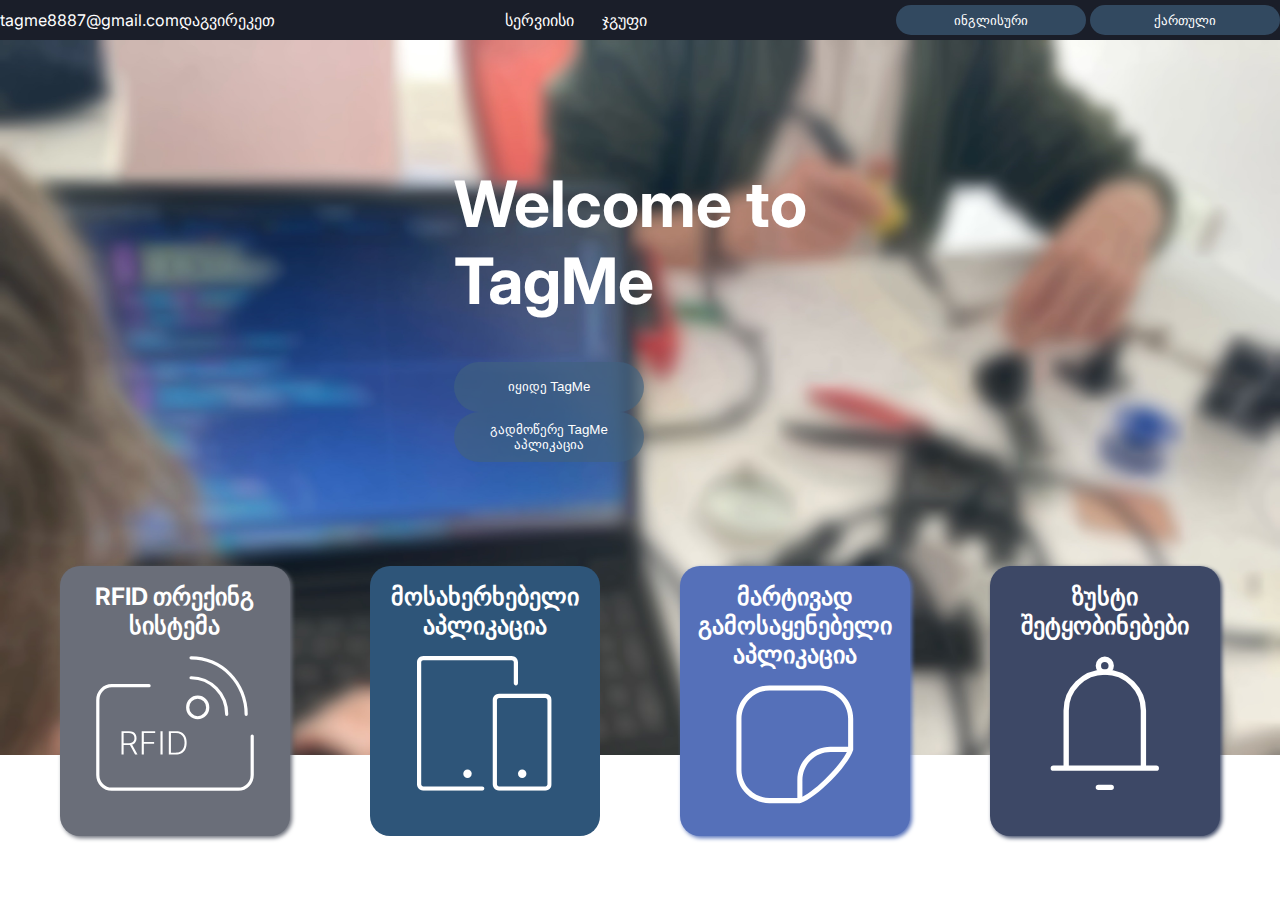
==== index-georgian.html @ 5923b246 "yvela page qartulad da ingliurad mogartvi mariam saxestan" ====
<!DOCTYPE html>
<html lang="en">
<head>
    <meta charset="UTF-8">
    <meta name="viewport" content="width=device-width, initial-scale=1.0">
    <title>Tagme</title>
    <link rel="shortcut icon" href="favicon.ico" type="image/x-icon">
    <link rel="stylesheet" href="style.css">
    <script>
        function changeLanguage(language) {
            if (language === 'georgian') {
                window.location.href = 'index-georgian.html';
            } else {
                window.location.href = 'index.html';
            }
        }
    </script>
</head>
<body>
    <header>
        <div id="headMenu">
            <div>
                <a href="mailto:tagme8887@gmail.com">tagme8887@gmail.com</a>
            </div>
            <div>
                <a href="tel:+995571205005">დაგვირეკეთ</a>
            </div>
        </div>
        <div id="navi">
            <a href="./pages/service/service.html">სერვიისი</a>
            <a href="./pages/team/teamq.html">ჯგუფი</a>
        </div>
        <div id="language-selector">
            <button onclick="changeLanguage('english')">ინგლისური</button>
            <button onclick="changeLanguage('georgian')">ქართული</button>
        </div>
    </header>
    <main>
        <div id="abUs"></div>
        <div id="halfMain">
            <div id="welcome">
                <h1>Welcome to TagMe</h1>
                <a href="./pages/buy/butTagMeq.html"><button>იყიდე TagMe</button></a>
                <button>გადმოწერე TagMe აპლიკაცია</button>
            </div>
        </div>
        <div id="boxes">
            <div class="box" onclick="expandBox(this, 'ჩვენი პროდუქტი შედგება რამდენიმე კომპონენტისგან, ერთ-ერთი მათგანია RFID წამკითხველი, რომელიც იჭერს რადიოსიგნალებს სტიკერებიდან და გადასცემს მათ აპლიკაციაში')">
                <h1>RFID თრექინგ სისტემა</h1>
                <img src="./assets/rfid.svg" alt="rfid icon">
                <p class="add"></p>
            </div>
            <div class="box" onclick="expandBox(this, 'TagMe კომპლექსის ყიდვისას მნიშვნელოვანია ჩამოტვირთოთ ჩვენი აპლიკაცია. ჩვენი მარტივი აპლიკაციით, თქვენ შეგიძლიათ შეუფერხებლად აკონტროლოთ სტიკერები და ნივთები(სტიკერით). შეადგინეთ თქვენი ყოველდღიური სია და გვერწმუნეთ, რომ არაფერი დაგავიწყდეთ!')">
                <h1>მოსახერხებელი აპლიკაცია</h1>
                <img src="./assets/Fapp.svg" alt="app icon">
                <p class="add"></p>
            </div>
            <div class="box" onclick="expandBox(this, 'ჩვენ ვაერთიანებთ RFID სტიკერებს ჩვენს მოწყობილობაში. სტიკერები შეიძლება ეწებებოდეს თითქმის ნებისმიერ ზედაპირს და რადიოსიგნალები გადაიცემა უპრობლემოდ, ასე რომ თავისუფლად დაარტყით ისინი თქვენთვის მნიშვნელოვან რამეზე.')">
                <h1>მარტივად გამოსაყენებელი აპლიკაცია</h1>
                <img src="./assets/notif.svg" alt="sticker icon">
                <p class="add"></p>
            </div>
            <div class="box" onclick="expandBox(this, 'შეტყობინებები დარწმუნდებიან, რომ სახლში არაფერი დაგავიწყდებათ, თუ დაგავიწყდებათ, მკითხველი გამოგიგზავნით სიგნალს ჩვენს აპლიკაციაში და შეგახსენებთ, რომ ხელახლა შეამოწმოთ თქვენი ჩანთა.')">
                <h1>ზუსტი შეტყობინებები</h1>
                <img src="./assets/ring.svg" alt="notification icon">
                <p class="add"></p>
            </div>
        </div>
    </main>
    
    <script src="./box.js"></script>
</body>
</html>
---- style.css ----
@import url('https://fonts.googleapis.com/css2?family=Inter:wght@400;700&display=swap');
:root{
    --darkBlue: #1A1E29;
    --blue: #132D46;
    --gray: #6A6E79;
    --white: #FFFFFF;
}
body{
    margin: 0;
    padding: 0;
    box-sizing: border-box;
    height: 100vh;
    font-family: 'Inter', sans-serif;

}
a{
    text-decoration: none;
}
header{
    width: 100%;
    height: 40px;
    background-color: var(--darkBlue);
    display: flex;
    align-items: center;
    justify-content: space-between;
}
#headMenu > div > img{
    height: 20px;
    margin-right: 5px;
}
#headMenu{
    display: flex;
    align-items: center;
    width: 20%;
    justify-content: space-evenly;
}
#headMenu > div > a{
    margin-bottom: 5px;
    color:white;
}
#headMenu > div > a {
    color: white;
    position: relative; 
}

#headMenu > div > a::after {
    content: "";
    position: absolute;
    left: 0;
    bottom: -3px; 
    width: 0;
    height: 2px; 
    background-color: var(--white);
    transition: width 0.3s ease; 
}

#headMenu > div > a:hover::after {
    width: 100%; 
    
}
#icons{
    margin-right: 20px;
}
#icons > a > img{
    height: 30px;
}
main{
    background-color: var(--blue);
    height: 75%;
    padding: 20px;
    background-image: url('./assets/vmushaobt\(ara\).jpg');
    background-size: cover;
    background-repeat: no-repeat; 
    backdrop-filter: blur(10px);
}
#abUs{
    width: 100%;
    display: flex;
    align-items: center;
    justify-content: space-around;
}
#abUs > h1{
    margin: 0;
    color: var(--white);
    display: inline;
}
/*#abUs > img{
    height: 500px;
}*/
#abUs > h1:nth-child(2){
    color: orange;
}
#navi > a{
    color: var(--white);
}
#navi{
    display: flex;
    width: 200px;
    justify-content: space-evenly;
}
#navi > a {
    color: var(--white);
    position: relative; 
}
#navi > a::after {
    content: "";
    position: absolute;
    left: 0;
    bottom: -3px; 
    width: 0;
    height: 2px; 
    background-color: var(--white);
    transition: width 0.3s ease; 
}

#navi > a:hover::after {
    width: 100%;
}

#welcome{
    width: 30%;
    margin-top: 5%;
    color: var(--white);
}
button{
    height: 50px;
    width: 190px;
    border-radius: 80px;
    background-color: #406180a2;
    color: var(--white);
    border: 0;
    transition: 0.3s;
}
button:active{
    scale: 0.95;
    border: 2px solid var(--gray);
    background-color: #406180;

}
#welcome > h1{
    font-size: 4rem;
}
main > div > img{
    height: 50%;
}
#pers{
    height: 90%;
    filter: opacity(0.9) blur(3px);
    padding-top: 0px;
}
#halfMain{
    width: 100%;
    height: inherit;
    display: flex;
    justify-content: space-around;
}
#boxes{
    z-index: 1;
    height: 40%;
    display: flex;
    justify-content: space-around;
}
.box{
    height: 100%;
    width: 17%;
   /* border-radius: 50%;*/
    border-radius: 20px;
    padding: 0 10px 0 10px;
    color: white;
    display: flex;
    flex-direction: column;
    align-items: center;
    cursor: default;
    transition: 0.4s;
}
.box:nth-child(1){
    background-color: var(--gray);
    box-shadow: 2px 2px 4px var(--gray);

}
.box:nth-child(2){
    background-color: #2e5579;
    box-shadow: 2px 2px 4px var(#2e5579);

}
.box:nth-child(4){
    background-color:#3d4866;
    box-shadow: 2px 2px 4px #3d4866;
}
.box:nth-child(3){
    background-color: #5570b9;
    box-shadow: 2px 2px 4px #5570b9;
}
.box > h1{
    text-align: center;
    color: white;
    font-size: 1.5rem;
}
.add {
    text-align: center;
}
.box > img {
    height: 50%;
}
.box:hover{
    scale: 1.1;
}
.expanded {
    position: fixed;
    top: 50%;
    left: 50%;
    transform: translate(-50%, -50%);
    z-index: 1000;
    background-color: white;
    width: 50%;
    height: 40%;
    max-width: 600px;
    max-height: 80%;
    border-radius: 20px;
    padding: 20px;
    overflow-y: auto;
    transition: 0.5s;
}

.expanded > h1 {
    color: black;
}

.expanded > p {
    color: black;
}

.expanded > img {
    height: 64px;
}

.expanded .close-btn {
    position: absolute;
    top: 10px;
    right: 10px;
    cursor: pointer;
}
#language-selector > button{
    height: 30px;
}
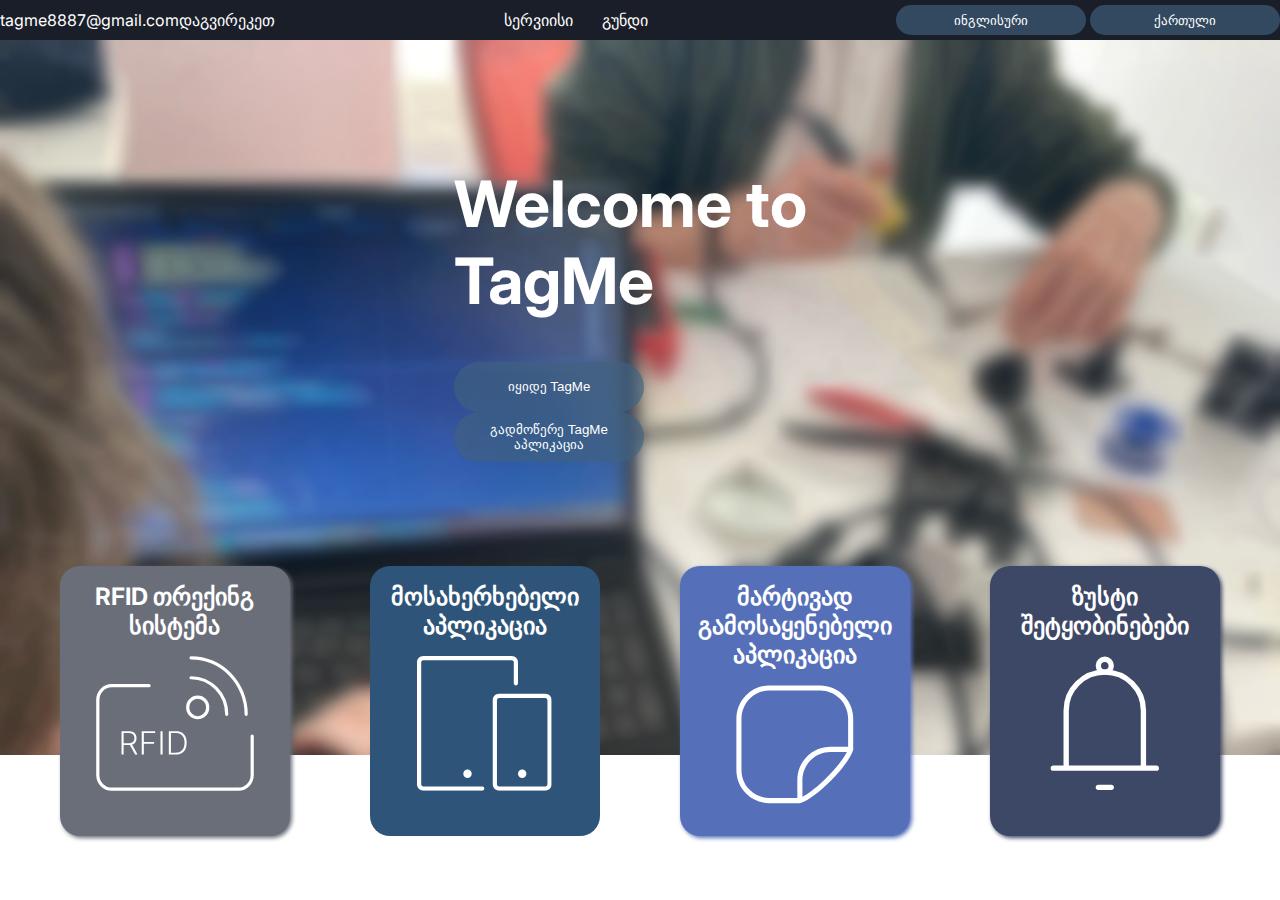
==== commit 130ae7a7: "yvela page qartulad da ingliurad mogartvi mariam saxestaაn" ====
--- a/index-georgian.html
+++ b/index-georgian.html
@@ -28,7 +28,7 @@
         </div>
         <div id="navi">
             <a href="./pages/service/service.html">სერვიისი</a>
-            <a href="./pages/team/teamq.html">ჯგუფი</a>
+            <a href="./pages/team/teamq.html">გუნდი</a>
         </div>
         <div id="language-selector">
             <button onclick="changeLanguage('english')">ინგლისური</button>
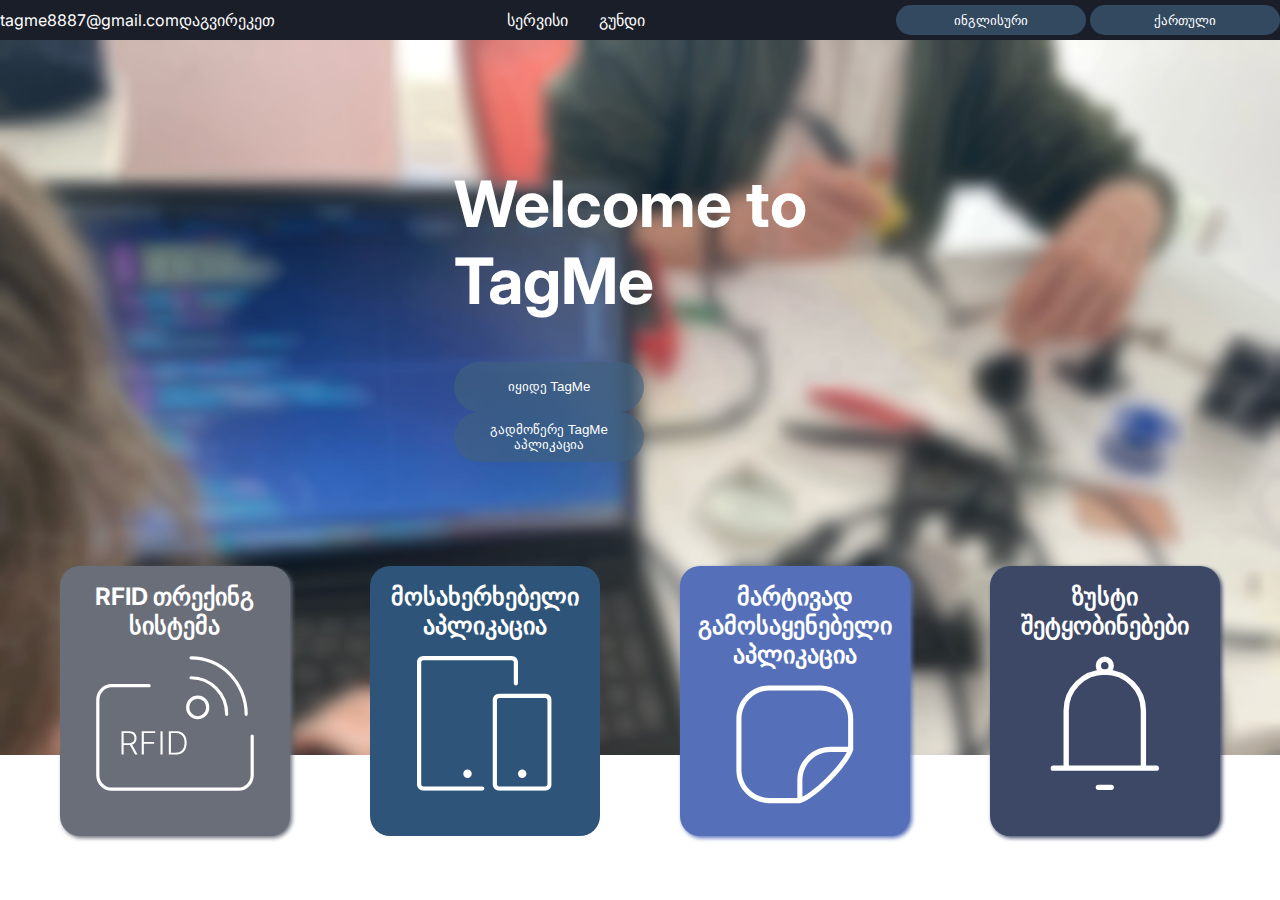
==== commit 8d9e86db: "no more serviiisi" ====
--- a/index-georgian.html
+++ b/index-georgian.html
@@ -27,7 +27,7 @@
             </div>
         </div>
         <div id="navi">
-            <a href="./pages/service/service.html">სერვიისი</a>
+            <a href="./pages/service/service.html">სერვისი</a>
             <a href="./pages/team/teamq.html">გუნდი</a>
         </div>
         <div id="language-selector">
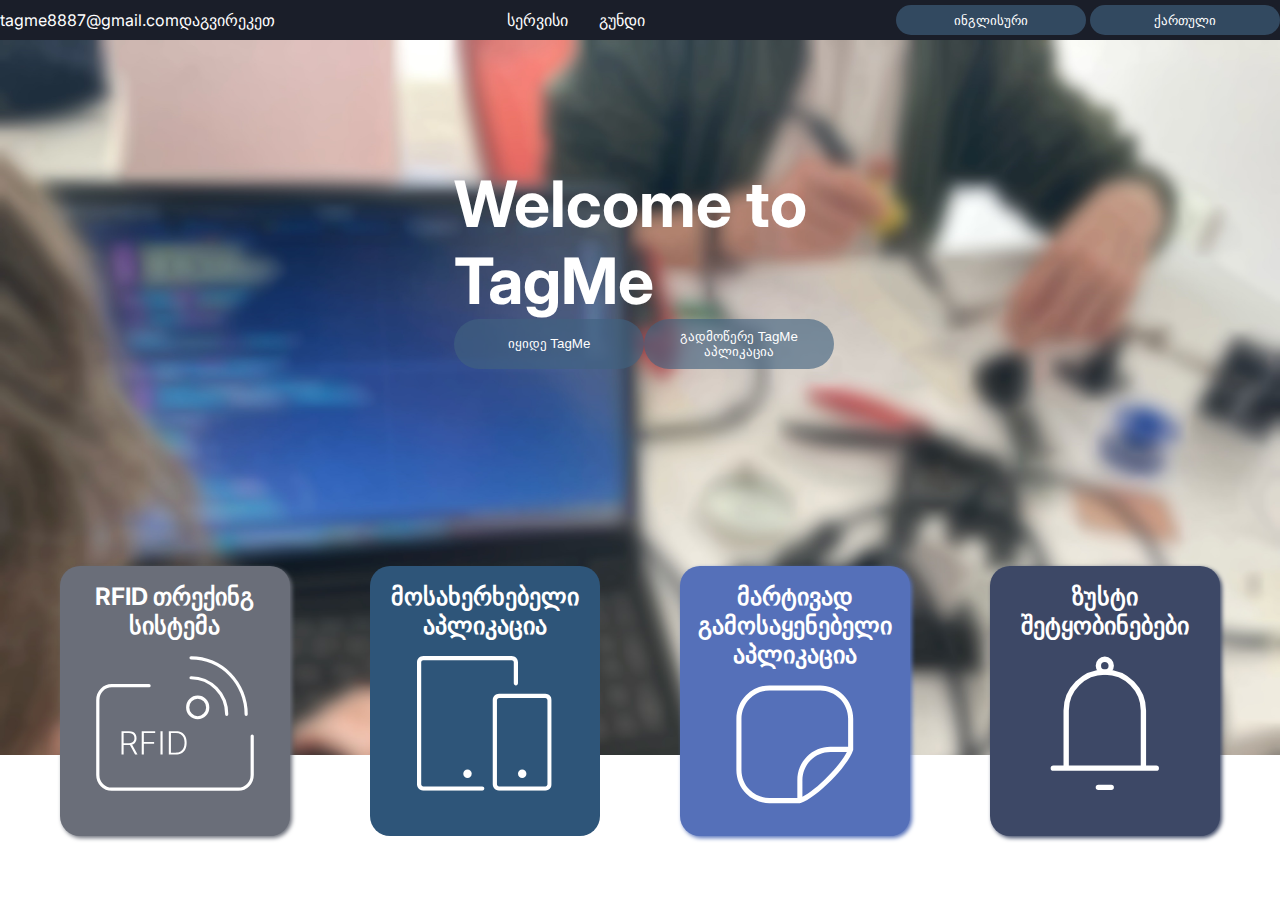
==== commit a8f31540: "egaa" ====
--- a/index-georgian.html
+++ b/index-georgian.html
@@ -27,7 +27,7 @@
             </div>
         </div>
         <div id="navi">
-            <a href="./pages/service/service.html">სერვისი</a>
+            <a href="./pages/service/serviceq.html">სერვისი</a>
             <a href="./pages/team/teamq.html">გუნდი</a>
         </div>
         <div id="language-selector">
@@ -40,8 +40,10 @@
         <div id="halfMain">
             <div id="welcome">
                 <h1>Welcome to TagMe</h1>
-                <a href="./pages/buy/butTagMeq.html"><button>იყიდე TagMe</button></a>
-                <button>გადმოწერე TagMe აპლიკაცია</button>
+                <div id="butts">
+                    <a href="./pages/buy/butTagMeq.html"><button>იყიდე TagMe</button></a>
+                    <a href=""><button>გადმოწერე TagMe აპლიკაცია</button></a>
+                </div>
             </div>
         </div>
         <div id="boxes">
@@ -67,7 +69,6 @@
             </div>
         </div>
     </main>
-    
     <script src="./box.js"></script>
 </body>
-</html>
+</html>--- a/style.css
+++ b/style.css
@@ -242,4 +242,16 @@
 }
 #language-selector > button{
     height: 30px;
-}+}
+@media screen and (max-width: 1330px) {
+    #butts {
+        display: flex;
+        width: 100%;
+    }
+    #welcome > h1 {
+        margin-bottom: 0px;
+    }
+    button{
+        width: 190px;
+    }
+}
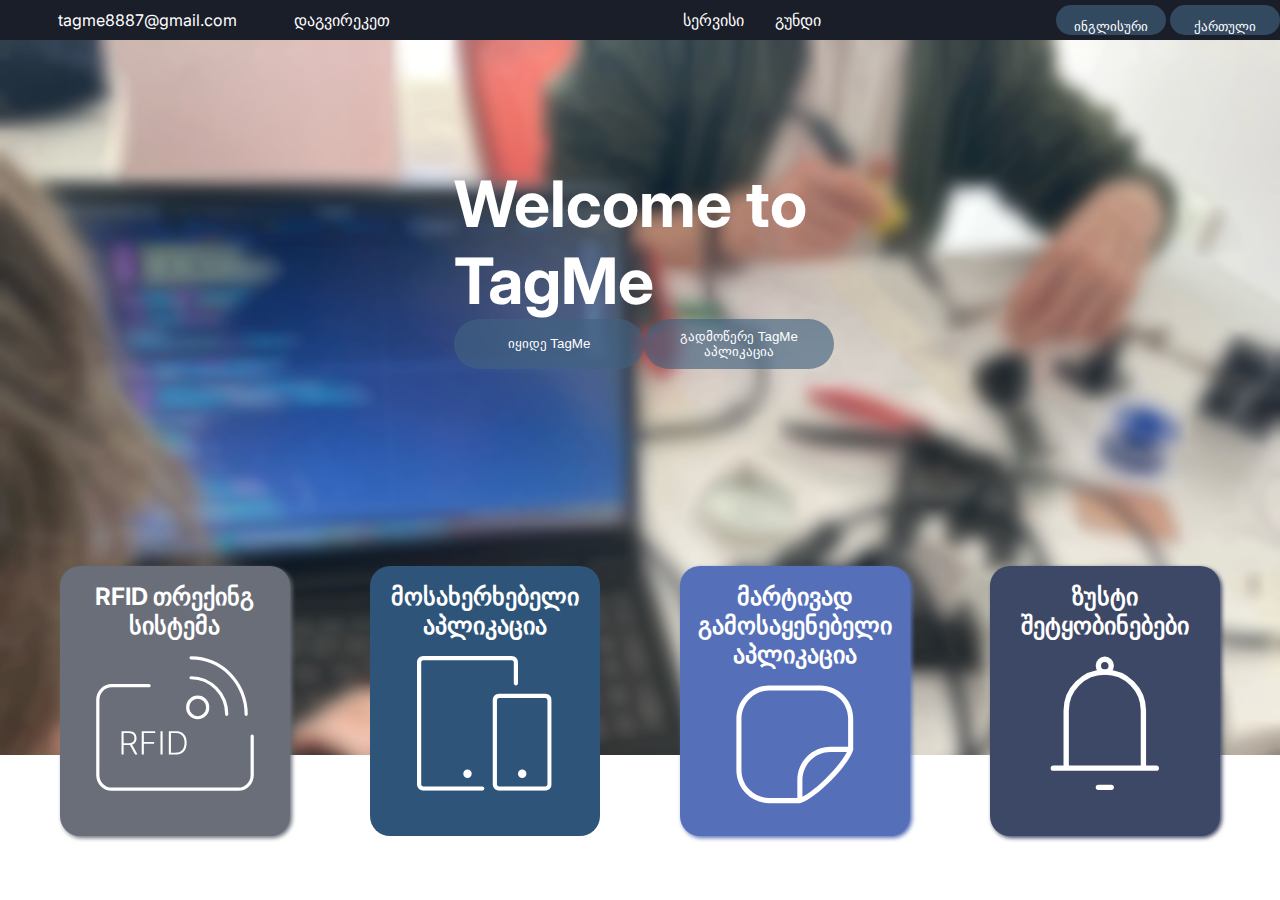
==== commit cf5246ea: "mgoni main page morcha da danarcheni vnaxot" ====
--- a/index-georgian.html
+++ b/index-georgian.html
@@ -6,6 +6,17 @@
     <title>Tagme</title>
     <link rel="shortcut icon" href="favicon.ico" type="image/x-icon">
     <link rel="stylesheet" href="style.css">
+    <style>
+        @media screen and (max-width: 450px){
+
+        .box > h1{
+            font-size: 0.7rem;
+        }
+        #headMenu > div > a{
+        font-size: 7px;
+        }
+        }
+    </style>
     <script>
         function changeLanguage(language) {
             if (language === 'georgian') {
@@ -31,8 +42,8 @@
             <a href="./pages/team/teamq.html">გუნდი</a>
         </div>
         <div id="language-selector">
-            <button onclick="changeLanguage('english')">ინგლისური</button>
-            <button onclick="changeLanguage('georgian')">ქართული</button>
+            <button onclick="changeLanguage('english')"><p>ინგლისური</p></button>
+            <button onclick="changeLanguage('georgian')"><p>ქართული</p></button>
         </div>
     </header>
     <main>
--- a/style.css
+++ b/style.css
@@ -11,7 +11,7 @@
     box-sizing: border-box;
     height: 100vh;
     font-family: 'Inter', sans-serif;
-
+    width: 100vw;
 }
 a{
     text-decoration: none;
@@ -202,7 +202,7 @@
 .box > img {
     height: 50%;
 }
-.box:hover{
+.box:not(.expanded):hover{
     scale: 1.1;
 }
 .expanded {
@@ -254,4 +254,87 @@
     button{
         width: 190px;
     }
-}
+    #headMenu{
+        width: 35%;
+    }
+    #language-selector > button {
+        width: 110px;
+    }
+}
+@media  screen and (max-height: 650px) {
+    body{
+        overflow-x: hidden;
+    }
+    #welcome > h1 {
+        margin-top: 0px;
+    }
+    main{
+        padding: 20px 0px;
+    }
+    .box > h1{
+        font-size: 1rem;
+    }
+    .box{
+        width: calc(50% - 20px); 
+        margin: 10px;
+    }
+    #halfmain{
+        flex-wrap: wrap;
+    }
+}
+@media screen and (max-width: 450px){
+    #butts{
+        justify-content: space-around;
+    }
+
+    #halfMain , #welcome{
+        width: 100%;
+        height: 30%;
+        display: block;
+    }
+    button{
+        width: 110px;
+    }
+    #welcome, #welcome > h1{
+        margin-top: 0px;
+    }
+    #welcome > h1{
+        font-size: 2rem;
+        text-align: center;
+    }
+    #boxes{
+        flex-wrap: wrap;
+    }
+    .box{
+        margin: 7px;
+        width: 25%;
+    }
+    .box > img {
+        width: 70%;
+    }
+    #headMenu > div > a{
+        font-size: 10px;
+    }
+    #headMenu{
+        width: 40%;
+    }
+    #navi{
+        width: 25%;
+    }
+    #navi > a {
+        font-size: 10px;
+    }
+    #language-selector{
+        width: 120px;
+        display: flex;
+        justify-content: center;
+    }
+    #language-selector > button {
+        width: 50px;
+        display: flex;
+        align-items: center;
+    }
+    #language-selector > button > p{
+        font-size: 10px;
+    }
+}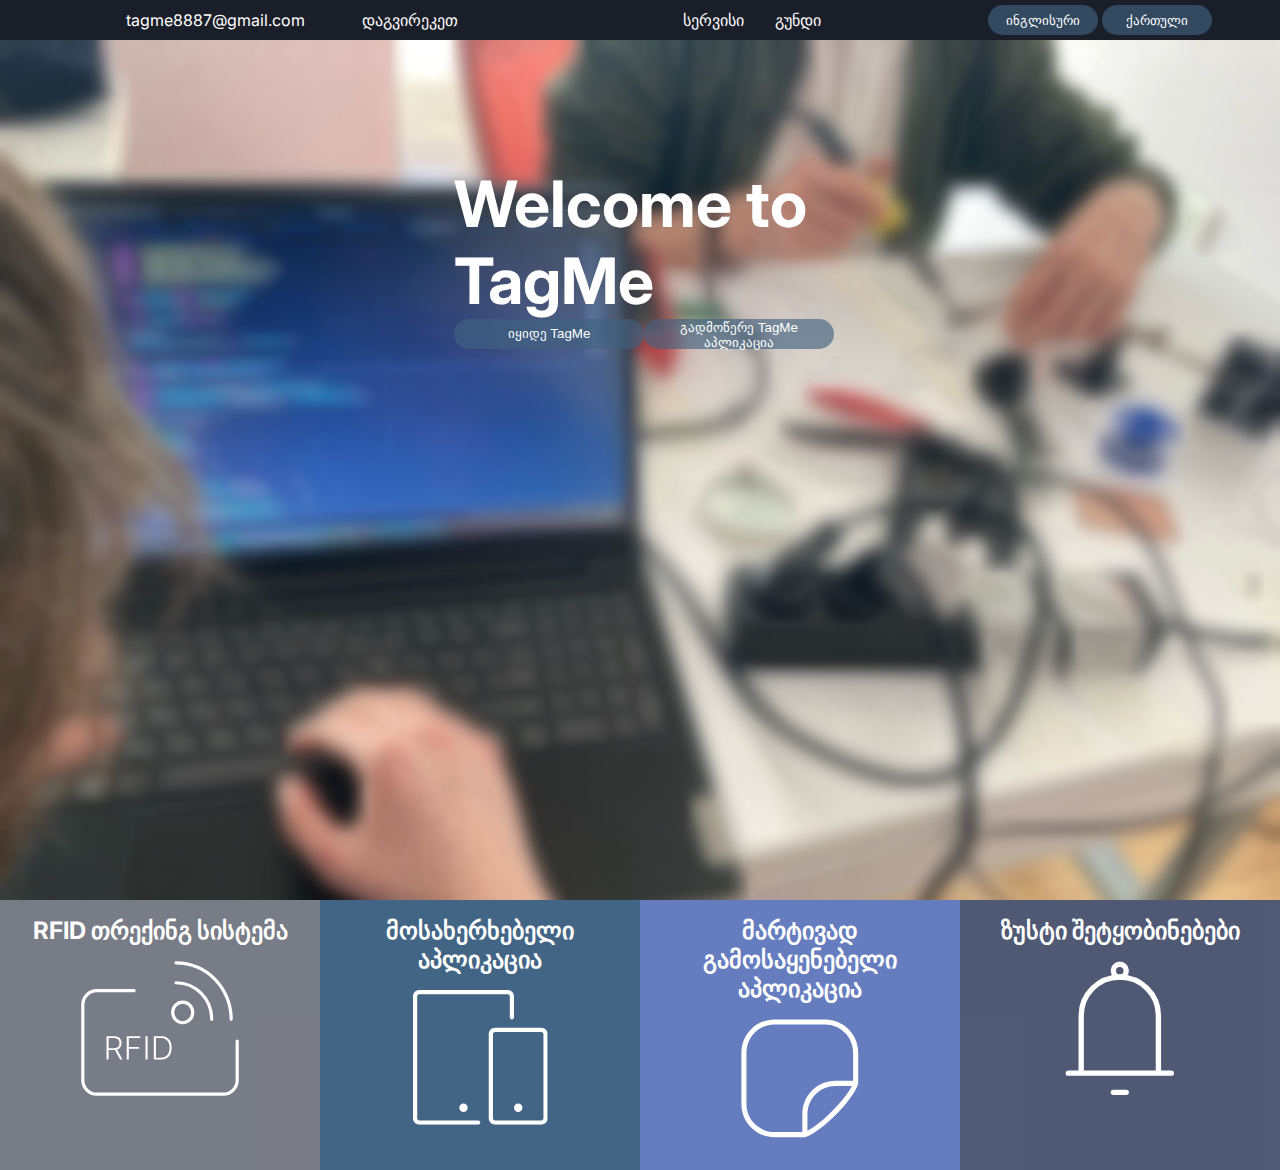
==== commit 7b37befe: "karoche raghac yleoba xval davxvewav" ====
--- a/index-georgian.html
+++ b/index-georgian.html
@@ -57,29 +57,28 @@
                 </div>
             </div>
         </div>
-        <div id="boxes">
-            <div class="box" onclick="expandBox(this, 'ჩვენი პროდუქტი შედგება რამდენიმე კომპონენტისგან, ერთ-ერთი მათგანია RFID წამკითხველი, რომელიც იჭერს რადიოსიგნალებს სტიკერებიდან და გადასცემს მათ აპლიკაციაში')">
-                <h1>RFID თრექინგ სისტემა</h1>
-                <img src="./assets/rfid.svg" alt="rfid icon">
-                <p class="add"></p>
-            </div>
-            <div class="box" onclick="expandBox(this, 'TagMe კომპლექსის ყიდვისას მნიშვნელოვანია ჩამოტვირთოთ ჩვენი აპლიკაცია. ჩვენი მარტივი აპლიკაციით, თქვენ შეგიძლიათ შეუფერხებლად აკონტროლოთ სტიკერები და ნივთები(სტიკერით). შეადგინეთ თქვენი ყოველდღიური სია და გვერწმუნეთ, რომ არაფერი დაგავიწყდეთ!')">
-                <h1>მოსახერხებელი აპლიკაცია</h1>
-                <img src="./assets/Fapp.svg" alt="app icon">
-                <p class="add"></p>
-            </div>
-            <div class="box" onclick="expandBox(this, 'ჩვენ ვაერთიანებთ RFID სტიკერებს ჩვენს მოწყობილობაში. სტიკერები შეიძლება ეწებებოდეს თითქმის ნებისმიერ ზედაპირს და რადიოსიგნალები გადაიცემა უპრობლემოდ, ასე რომ თავისუფლად დაარტყით ისინი თქვენთვის მნიშვნელოვან რამეზე.')">
-                <h1>მარტივად გამოსაყენებელი აპლიკაცია</h1>
-                <img src="./assets/notif.svg" alt="sticker icon">
-                <p class="add"></p>
-            </div>
-            <div class="box" onclick="expandBox(this, 'შეტყობინებები დარწმუნდებიან, რომ სახლში არაფერი დაგავიწყდებათ, თუ დაგავიწყდებათ, მკითხველი გამოგიგზავნით სიგნალს ჩვენს აპლიკაციაში და შეგახსენებთ, რომ ხელახლა შეამოწმოთ თქვენი ჩანთა.')">
-                <h1>ზუსტი შეტყობინებები</h1>
-                <img src="./assets/ring.svg" alt="notification icon">
-                <p class="add"></p>
-            </div>
+    </main>
+    <div id="boxes">
+        <div class="box" onclick="expandBox(this, 'ჩვენი პროდუქტი შედგება რამდენიმე კომპონენტისგან, ერთ-ერთი მათგანია RFID წამკითხველი, რომელიც იჭერს რადიოსიგნალებს სტიკერებიდან და გადასცემს მათ აპლიკაციაში')">
+            <h1>RFID თრექინგ სისტემა</h1>
+            <img src="./assets/rfid.svg" alt="rfid icon">
+            <p class="add"></p>
         </div>
-    </main>
-    <script src="./box.js"></script>
+        <div class="box" onclick="expandBox(this, 'TagMe კომპლექსის ყიდვისას მნიშვნელოვანია ჩამოტვირთოთ ჩვენი აპლიკაცია. ჩვენი მარტივი აპლიკაციით, თქვენ შეგიძლიათ შეუფერხებლად აკონტროლოთ სტიკერები და ნივთები(სტიკერით). შეადგინეთ თქვენი ყოველდღიური სია და გვერწმუნეთ, რომ არაფერი დაგავიწყდეთ!')">
+            <h1>მოსახერხებელი აპლიკაცია</h1>
+            <img src="./assets/Fapp.svg" alt="app icon">
+            <p class="add"></p>
+        </div>
+        <div class="box" onclick="expandBox(this, 'ჩვენ ვაერთიანებთ RFID სტიკერებს ჩვენს მოწყობილობაში. სტიკერები შეიძლება ეწებებოდეს თითქმის ნებისმიერ ზედაპირს და რადიოსიგნალები გადაიცემა უპრობლემოდ, ასე რომ თავისუფლად დაარტყით ისინი თქვენთვის მნიშვნელოვან რამეზე.')">
+            <h1>მარტივად გამოსაყენებელი აპლიკაცია</h1>
+            <img src="./assets/notif.svg" alt="sticker icon">
+            <p class="add"></p>
+        </div>
+        <div class="box" onclick="expandBox(this, 'შეტყობინებები დარწმუნდებიან, რომ სახლში არაფერი დაგავიწყდებათ, თუ დაგავიწყდებათ, მკითხველი გამოგიგზავნით სიგნალს ჩვენს აპლიკაციაში და შეგახსენებთ, რომ ხელახლა შეამოწმოთ თქვენი ჩანთა.')">
+            <h1>ზუსტი შეტყობინებები</h1>
+            <img src="./assets/ring.svg" alt="notification icon">
+            <p class="add"></p>
+        </div>
+    </div>
 </body>
 </html>--- a/style.css
+++ b/style.css
@@ -12,6 +12,7 @@
     height: 100vh;
     font-family: 'Inter', sans-serif;
     width: 100vw;
+    overflow-x: hidden;
 }
 a{
     text-decoration: none;
@@ -22,7 +23,7 @@
     background-color: var(--darkBlue);
     display: flex;
     align-items: center;
-    justify-content: space-between;
+    justify-content: space-around;
 }
 #headMenu > div > img{
     height: 20px;
@@ -66,13 +67,14 @@
 }
 main{
     background-color: var(--blue);
-    height: 75%;
+    height: calc(100% - 80px);
     padding: 20px;
     background-image: url('./assets/vmushaobt\(ara\).jpg');
     background-size: cover;
     background-repeat: no-repeat; 
     backdrop-filter: blur(10px);
 }
+
 #abUs{
     width: 100%;
     display: flex;
@@ -84,9 +86,9 @@
     color: var(--white);
     display: inline;
 }
-/*#abUs > img{
+#abUs > img{
     height: 500px;
-}*/
+}
 #abUs > h1:nth-child(2){
     color: orange;
 }
@@ -123,7 +125,7 @@
     color: var(--white);
 }
 button{
-    height: 50px;
+    height: 30px;
     width: 190px;
     border-radius: 80px;
     background-color: #406180a2;
@@ -131,17 +133,21 @@
     border: 0;
     transition: 0.3s;
 }
+button > p {
+    margin: 0;
+}
+button:hover{
+    border: 2px solid var(--gray);
+    background-color: #406180;
+}
 button:active{
     scale: 0.95;
-    border: 2px solid var(--gray);
-    background-color: #406180;
-
 }
 #welcome > h1{
     font-size: 4rem;
 }
 main > div > img{
-    height: 50%;
+    height: 30%;
 }
 #pers{
     height: 90%;
@@ -155,41 +161,33 @@
     justify-content: space-around;
 }
 #boxes{
-    z-index: 1;
-    height: 40%;
+    height: 30%;
     display: flex;
     justify-content: space-around;
 }
 .box{
     height: 100%;
-    width: 17%;
-   /* border-radius: 50%;*/
-    border-radius: 20px;
+    width: 25%;
     padding: 0 10px 0 10px;
     color: white;
+    opacity: 0.9;
     display: flex;
     flex-direction: column;
     align-items: center;
-    cursor: default;
+    cursor: pointer;
     transition: 0.4s;
 }
 .box:nth-child(1){
     background-color: var(--gray);
-    box-shadow: 2px 2px 4px var(--gray);
-
 }
 .box:nth-child(2){
     background-color: #2e5579;
-    box-shadow: 2px 2px 4px var(#2e5579);
-
 }
 .box:nth-child(4){
     background-color:#3d4866;
-    box-shadow: 2px 2px 4px #3d4866;
 }
 .box:nth-child(3){
     background-color: #5570b9;
-    box-shadow: 2px 2px 4px #5570b9;
 }
 .box > h1{
     text-align: center;
@@ -202,46 +200,96 @@
 .box > img {
     height: 50%;
 }
-.box:not(.expanded):hover{
-    scale: 1.1;
-}
 .expanded {
-    position: fixed;
-    top: 50%;
-    left: 50%;
-    transform: translate(-50%, -50%);
-    z-index: 1000;
-    background-color: white;
+    width: 100% !important;
+}
+
+.expanded .expanded-content {
+    display: block;
     width: 50%;
-    height: 40%;
-    max-width: 600px;
-    max-height: 80%;
-    border-radius: 20px;
     padding: 20px;
-    overflow-y: auto;
-    transition: 0.5s;
-}
-
-.expanded > h1 {
-    color: black;
-}
-
-.expanded > p {
-    color: black;
-}
-
-.expanded > img {
-    height: 64px;
+    background-color: #ffffff;
+    box-shadow: 0 0 10px rgba(0, 0, 0, 0.3);
+    border-radius: 5px;
+    overflow: hidden;
+}
+
+.expanded .expanded-content p {
+    margin: 0;
 }
 
 .expanded .close-btn {
-    position: absolute;
-    top: 10px;
-    right: 10px;
     cursor: pointer;
-}
-#language-selector > button{
-    height: 30px;
+    font-size: 20px;
+    color: red;
+}
+.expanded-header {
+    justify-content: flex-start;
+}
+
+.expanded-header #headMenu {
+    margin-left: 20px; 
+}
+
+.expanded-header #navi {
+    margin-right: auto; 
+}
+.box > div {
+    height: 100%;
+    width: 100%;
+    display: flex;
+    flex-direction: column;
+}
+.box > div > img {
+    height: 50%;
+}
+.box > div > h1 {
+    text-align: center;
+}
+::-webkit-scrollbar {
+    width: 8px;
+    transition: 0.4s;
+}
+
+::-webkit-scrollbar-track {
+    background-color: #f1f1f1;
+    transition: 0.4s;
+
+}
+
+::-webkit-scrollbar-thumb {
+    background-color: var(--blue);
+    
+}
+
+::-webkit-scrollbar-thumb:hover {
+    background-color: #555;
+}
+
+.scrollbar {
+    scrollbar-width: thin;
+    scrollbar-color: var(--gray);
+}
+
+.scrollbar::-webkit-scrollbar-track {
+    background: var(--gray);
+}
+
+.scrollbar::-webkit-scrollbar-thumb {
+    background-color: #888;
+}
+
+.scrollbar::-webkit-scrollbar-thumb:hover {
+    background-color: #555;
+}
+#mo{
+    width: 100%;
+    display: flex;
+    align-items: center;
+    justify-content: center;
+}
+#show{
+    height: 40px;
 }
 @media screen and (max-width: 1330px) {
     #butts {
@@ -286,7 +334,6 @@
     #butts{
         justify-content: space-around;
     }
-
     #halfMain , #welcome{
         width: 100%;
         height: 30%;
@@ -337,4 +384,4 @@
     #language-selector > button > p{
         font-size: 10px;
     }
-}+}
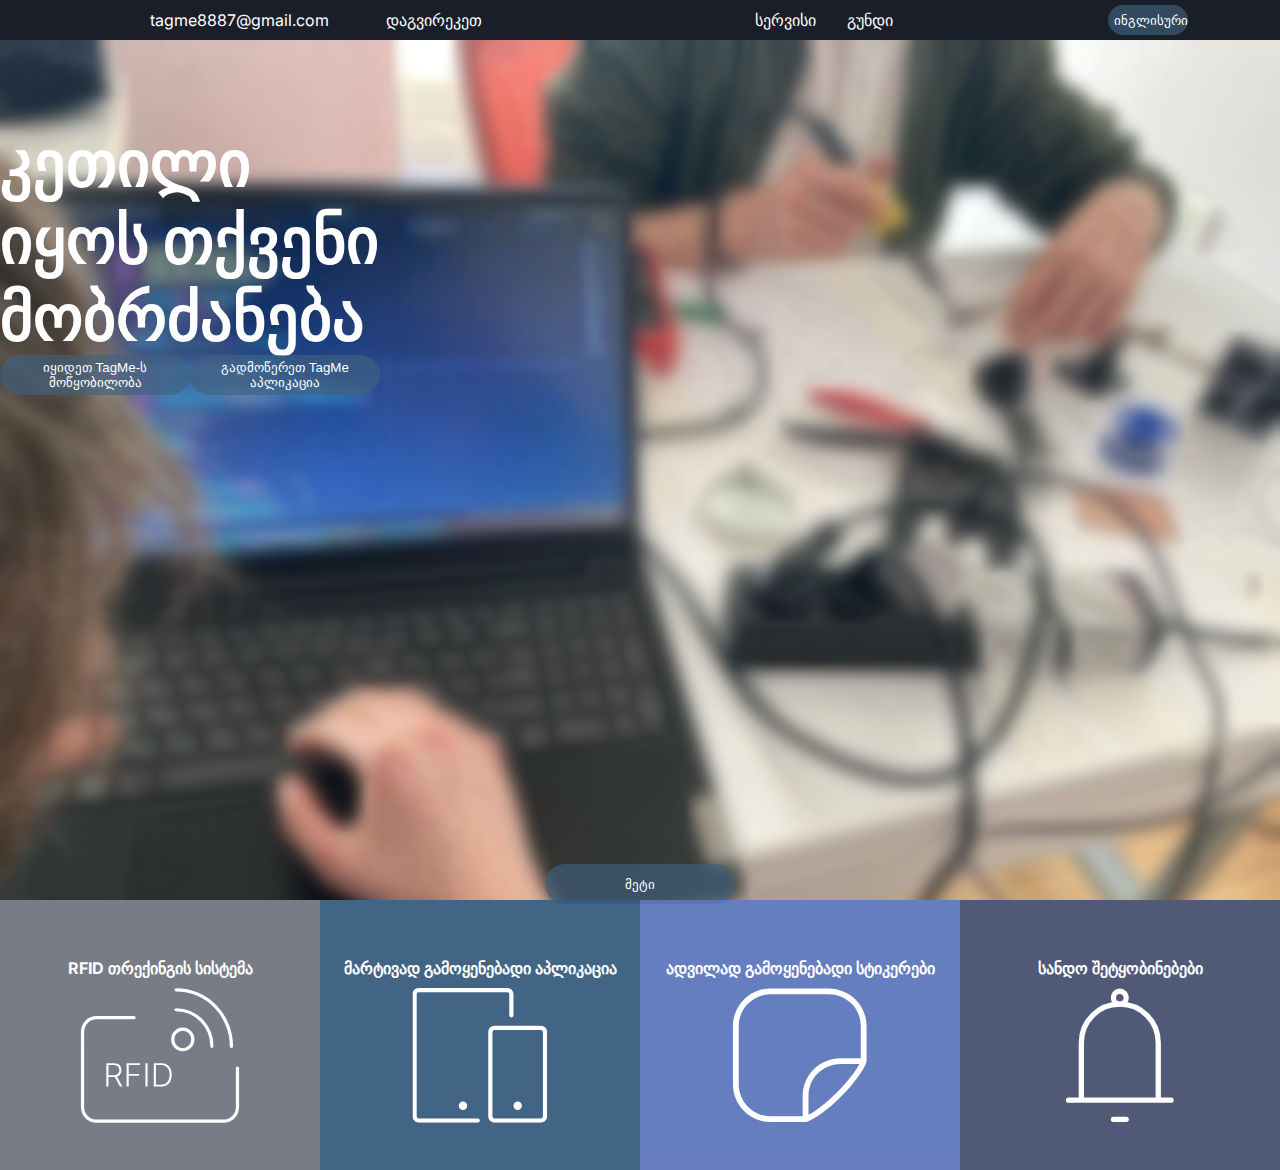
==== commit 1f3fe733: "probably done" ====
--- a/index-georgian.html
+++ b/index-georgian.html
@@ -6,26 +6,9 @@
     <title>Tagme</title>
     <link rel="shortcut icon" href="favicon.ico" type="image/x-icon">
     <link rel="stylesheet" href="style.css">
-    <style>
-        @media screen and (max-width: 450px){
-
-        .box > h1{
-            font-size: 0.7rem;
-        }
-        #headMenu > div > a{
-        font-size: 7px;
-        }
-        }
-    </style>
-    <script>
-        function changeLanguage(language) {
-            if (language === 'georgian') {
-                window.location.href = 'index-georgian.html';
-            } else {
-                window.location.href = 'index.html';
-            }
-        }
-    </script>
+    <script src="./box.js"></script>
+    <script src="./appear.js"></script>
+    <script src="./lang.js">//to change language</script>
 </head>
 <body>
     <header>
@@ -38,47 +21,64 @@
             </div>
         </div>
         <div id="navi">
-            <a href="./pages/service/serviceq.html">სერვისი</a>
-            <a href="./pages/team/teamq.html">გუნდი</a>
+            <a href="./pages/service/service.html">სერვისი</a>
+            <a href="./pages/team/team.html">გუნდი</a>
         </div>
         <div id="language-selector">
-            <button onclick="changeLanguage('english')"><p>ინგლისური</p></button>
-            <button onclick="changeLanguage('georgian')"><p>ქართული</p></button>
+            <button id="languageToggle" onclick="toggleLanguage()"><p>ინგლისური</p></button>
         </div>
     </header>
     <main>
-        <div id="abUs"></div>
-        <div id="halfMain">
+        <div id="halfMain" style="display: flex; justify-content: center;">
             <div id="welcome">
-                <h1>Welcome to TagMe</h1>
+                <h1>კეთილი იყოს თქვენი მობრძანება</h1>
                 <div id="butts">
-                    <a href="./pages/buy/butTagMeq.html"><button>იყიდე TagMe</button></a>
-                    <a href=""><button>გადმოწერე TagMe აპლიკაცია</button></a>
+                    <a href="./pages/buy/buyTagMe.html"><button>იყიდეთ TagMe-ს მოწყობილობა</button></a>
+                    <a href=""><button>გადმოწერეთ TagMe აპლიკაცია</button></a>
                 </div>
             </div>
         </div>
+        <div id="mo">
+            <button id="show" onclick="toggleShowMoreLess()">მეტი</button>
+        </div>
     </main>
     <div id="boxes">
-        <div class="box" onclick="expandBox(this, 'ჩვენი პროდუქტი შედგება რამდენიმე კომპონენტისგან, ერთ-ერთი მათგანია RFID წამკითხველი, რომელიც იჭერს რადიოსიგნალებს სტიკერებიდან და გადასცემს მათ აპლიკაციაში')">
-            <h1>RFID თრექინგ სისტემა</h1>
-            <img src="./assets/rfid.svg" alt="rfid icon">
-            <p class="add"></p>
+        <div class="box" onclick="expandBox(this, 'RIFD თრექინგის სისტემა: ჩვენი პროდუქტი შედგება რამდენიმე ნაწილისგან, ერთერთი მათგანი არის RFID მკითხველი, რომელიც სტიკერებისგან იჭერს რადიო სიგნალებს და აპპში გადააქვს. .')">
+            <div>
+            <h1>RFID თრექინგის სისტემა</h1>
+            <img class="" src="./assets/rfid.svg" alt="rfid icon">
         </div>
-        <div class="box" onclick="expandBox(this, 'TagMe კომპლექსის ყიდვისას მნიშვნელოვანია ჩამოტვირთოთ ჩვენი აპლიკაცია. ჩვენი მარტივი აპლიკაციით, თქვენ შეგიძლიათ შეუფერხებლად აკონტროლოთ სტიკერები და ნივთები(სტიკერით). შეადგინეთ თქვენი ყოველდღიური სია და გვერწმუნეთ, რომ არაფერი დაგავიწყდეთ!')">
-            <h1>მოსახერხებელი აპლიკაცია</h1>
-            <img src="./assets/Fapp.svg" alt="app icon">
-            <p class="add"></p>
         </div>
-        <div class="box" onclick="expandBox(this, 'ჩვენ ვაერთიანებთ RFID სტიკერებს ჩვენს მოწყობილობაში. სტიკერები შეიძლება ეწებებოდეს თითქმის ნებისმიერ ზედაპირს და რადიოსიგნალები გადაიცემა უპრობლემოდ, ასე რომ თავისუფლად დაარტყით ისინი თქვენთვის მნიშვნელოვან რამეზე.')">
-            <h1>მარტივად გამოსაყენებელი აპლიკაცია</h1>
-            <img src="./assets/notif.svg" alt="sticker icon">
-            <p class="add"></p>
+        <div class="box" onclick="expandBox(this, 'მარტივად გამოყენებადი აპლიკაცია : როცა თქვენ ყიდულობთ TagMe-ს კომპლექტს, მნიშვნელოვანია რომ გადმოწერილი გქონდეთ ჩვენი აპლიკაცია. ჩვენი მარტივი აპლიკაციის თქვენ შეგიძლიათ უპრობლემოდ აკონტროლოთ სტიკერები და ის ნივთები რაზეც სტიკერი გაქვტ დაკრული. გააკეთეთ თქვენი ყოველდღიური სია, და ჩვენ ვუზრუნველყობთ რომ არასდროს დაგავიწყდეთ არაფერი!')">
+            <div>
+                <h1>მარტივად გამოყენებადი აპლიკაცია</h1>
+                <img class="boxImg" src="./assets/Fapp.svg" alt="app icon">
+            </div>
         </div>
-        <div class="box" onclick="expandBox(this, 'შეტყობინებები დარწმუნდებიან, რომ სახლში არაფერი დაგავიწყდებათ, თუ დაგავიწყდებათ, მკითხველი გამოგიგზავნით სიგნალს ჩვენს აპლიკაციაში და შეგახსენებთ, რომ ხელახლა შეამოწმოთ თქვენი ჩანთა.')">
-            <h1>ზუსტი შეტყობინებები</h1>
-            <img src="./assets/ring.svg" alt="notification icon">
-            <p class="add"></p>
+        <div class="box" onclick="expandBox(this, 'ადვილად გამოყენებადი სტიკერები : ჩვვენს მოწყობილობაში ვიყენებთ RFID სტიკერებს.სტიკერები ეკრობა თითქმის ყველა ზედაპირს და რადიოსიგნალები გამოიყოფა უპრობლემოდ,ასე რომ თქვენ შეგიძლიათ დააკრათ სტიკერი ნებისმიერ ნივთზე და არ ინერვიულოთ არაფერზე.')">
+            <div>
+                <h1>ადვილად გამოყენებადი სტიკერები</h1>
+                <img class="boxImg" src="./assets/notif.svg" alt="sticker icon">
+            </div>
         </div>
+        <div class="box" onclick="expandBox(this, 'სანდო შეტყობინებები: აპის ნოტიფიკაციები უზრუნველყოფენ იმას, რომ სახლში არაფერი დაგრჩეთ. თუ რამე დაგავიწყდათ, მკითხველი ჩვენ აპს გაუგზავნის სიგნალს, და ჩვენ შეგახსენებთ, რომ ჩანთა დაჩეკოთ.')">
+            <div>
+                <h1>სანდო შეტყობინებები</h1>
+                <img class="boxImg" src="./assets/ring.svg" alt="notification icon">
+            </div>
+        </div>
+        
     </div>
+    <script>
+        window.addEventListener('resize', function() {
+            if (window.innerWidth < 576) {
+                document.getElementById('halfMain').style.display = 'flex';
+                document.getElementById('halfMain').style.justifyContent = 'center';
+            } else {
+                document.getElementById('halfMain').style.display = 'block';
+            }
+        });
+    </script>
+    <script src="./showq.js">//code for scroll</script>
 </body>
-</html>+</html>
--- a/style.css
+++ b/style.css
@@ -68,7 +68,7 @@
 main{
     background-color: var(--blue);
     height: calc(100% - 80px);
-    padding: 20px;
+    padding: 20px 0px ;
     background-image: url('./assets/vmushaobt\(ara\).jpg');
     background-size: cover;
     background-repeat: no-repeat; 
@@ -125,7 +125,7 @@
     color: var(--white);
 }
 button{
-    height: 30px;
+    height: 40px;
     width: 190px;
     border-radius: 80px;
     background-color: #406180a2;
@@ -239,11 +239,18 @@
     width: 100%;
     display: flex;
     flex-direction: column;
-}
+    justify-content: center;
+}
+#languageToggle {
+    height: 30px;
+    width: 80px;
+}
+
 .box > div > img {
     height: 50%;
 }
 .box > div > h1 {
+    font-size: 1rem;
     text-align: center;
 }
 ::-webkit-scrollbar {
@@ -305,83 +312,135 @@
     #headMenu{
         width: 35%;
     }
-    #language-selector > button {
-        width: 110px;
-    }
-}
-@media  screen and (max-height: 650px) {
-    body{
+}
+@media  screen and (max-width: 720px) {
+    body {
         overflow-x: hidden;
     }
+
+    #headMenu > div > a {
+        font-size: 13px;
+    }
+
+    #navi > a {
+        font-size: 13px;
+    }
+
+    #headMenu {
+        width: 22%;
+    }
+
+    #navi {
+        width: 19%;
+    }
+
     #welcome > h1 {
         margin-top: 0px;
     }
-    main{
+
+    main {
+        display: flex;
+        flex-direction: column;
+        justify-content: space-between;
         padding: 20px 0px;
     }
-    .box > h1{
+
+    .box > h1 {
         font-size: 1rem;
     }
-    .box{
+
+    .box {
         width: calc(50% - 20px); 
         margin: 10px;
     }
-    #halfmain{
-        flex-wrap: wrap;
-    }
-}
-@media screen and (max-width: 450px){
-    #butts{
+
+    #halfMain {
+        padding: 20px;
+        width: 40%;
+        justify-content: flex-start;
+    }
+}
+@media screen and (max-width: 735px) {
+    #boxes{
+        display: block;
+        margin: 0;
+        padding: 0;
+    }
+    .box{
+        width: 100%;
+        margin: 0;
+        padding: 0;
+    }
+}
+@media screen and (max-width: 576px) {
+    #butts {
         justify-content: space-around;
     }
-    #halfMain , #welcome{
-        width: 100%;
+
+    #halfMain {
+        width: 90%;
+        display: flex;
         height: 30%;
         display: block;
     }
-    button{
-        width: 110px;
-    }
-    #welcome, #welcome > h1{
+
+    button {
+        width: 130px;
+        margin: 10px;
+    }
+
+    #welcome,
+    #welcome > h1 {
         margin-top: 0px;
     }
-    #welcome > h1{
+
+    #welcome > h1 {
         font-size: 2rem;
         text-align: center;
     }
-    #boxes{
-        flex-wrap: wrap;
-    }
-    .box{
-        margin: 7px;
+
+    .box >  img {
+        width: 50%;
+    }
+
+    #headMenu > div > a {
+        font-size: 10px;
+    }
+
+    #headMenu {
+        width: 40%;
+    }
+
+    #navi {
         width: 25%;
     }
-    .box > img {
-        width: 70%;
-    }
-    #headMenu > div > a{
-        font-size: 10px;
-    }
-    #headMenu{
-        width: 40%;
-    }
-    #navi{
-        width: 25%;
-    }
+
     #navi > a {
         font-size: 10px;
     }
-    #language-selector{
-        width: 120px;
+
+    #language-selector {
         display: flex;
         justify-content: center;
     }
+
     #language-selector > button {
-        width: 50px;
         display: flex;
+        justify-content: center;
         align-items: center;
     }
-    #language-selector > button > p{
+
+    #language-selector > button > p {
         font-size: 10px;
     }
-}
+    .box.expanded > p{
+        font-size: 13px;
+        padding: 8px;
+    }
+    .box.expanded img{
+        width: 100px;
+    }
+    .box.expanded > div{
+        padding: 10px;
+    }
+}
